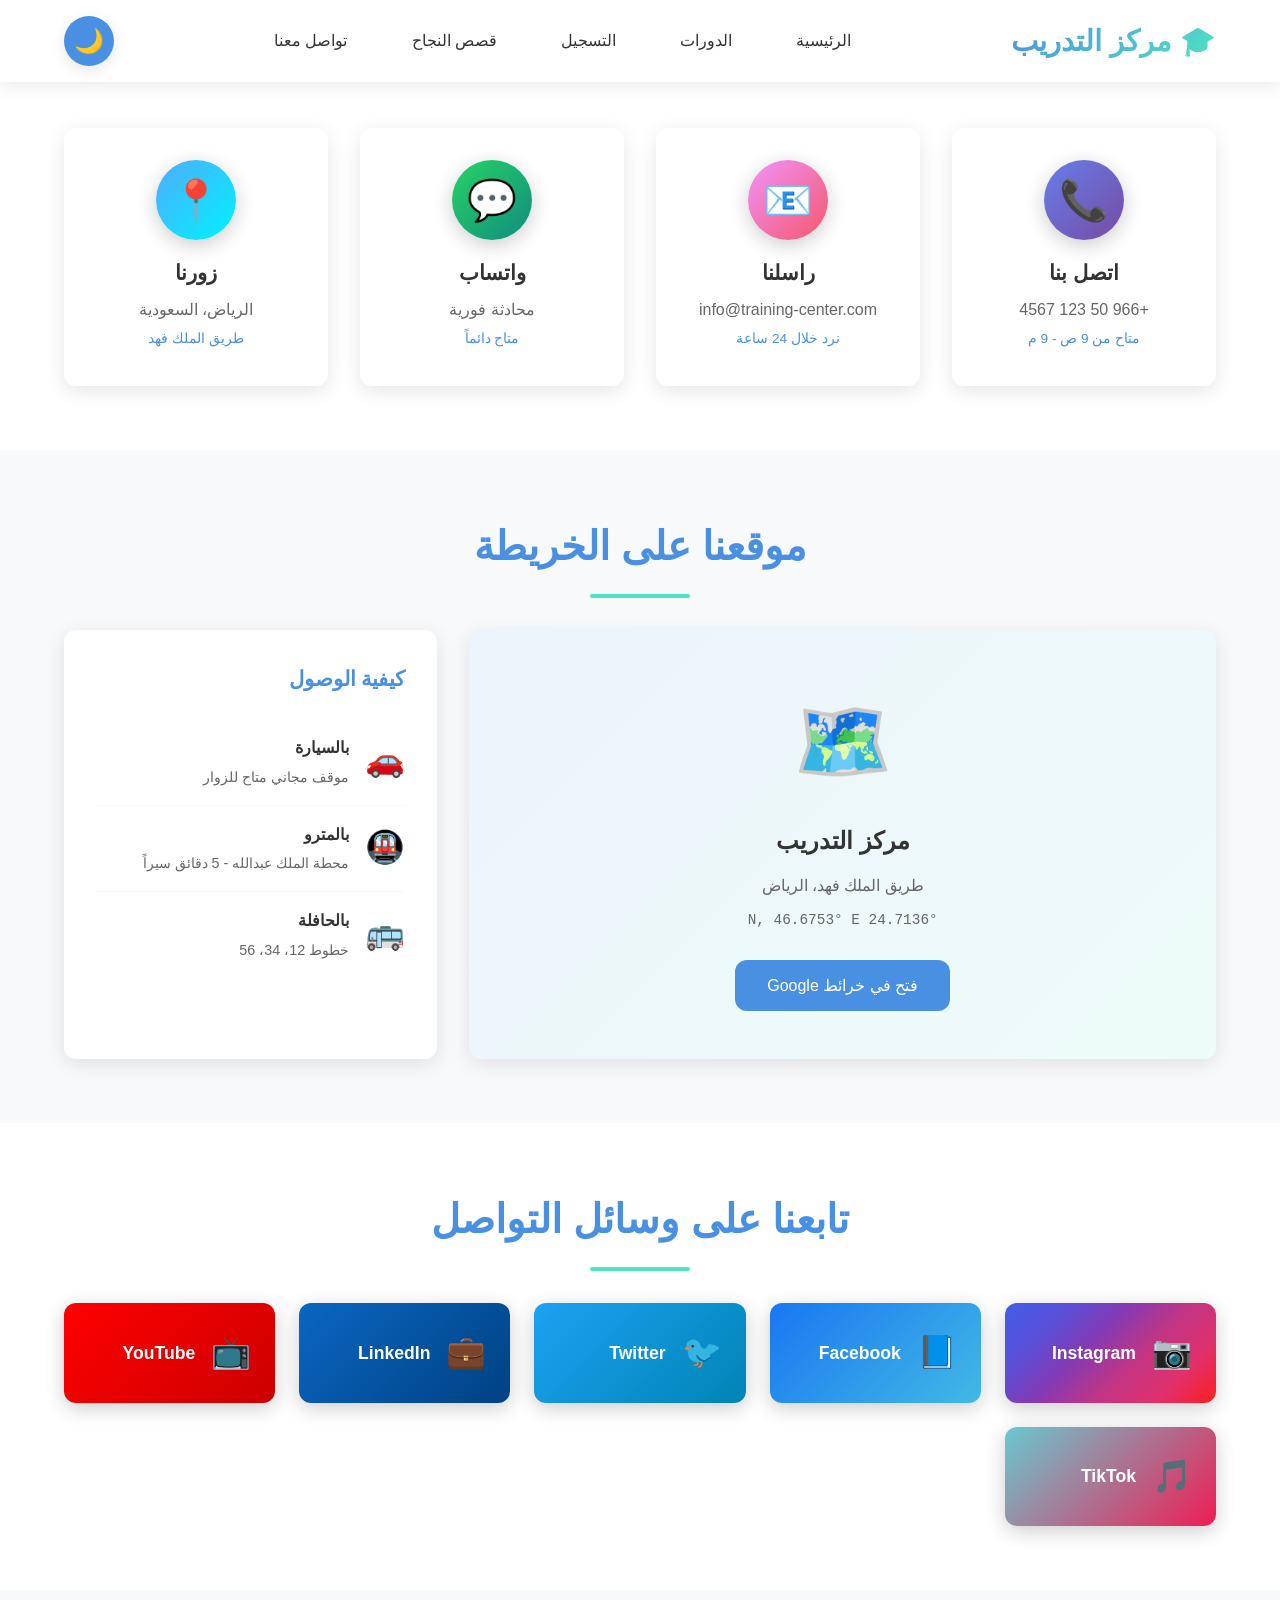
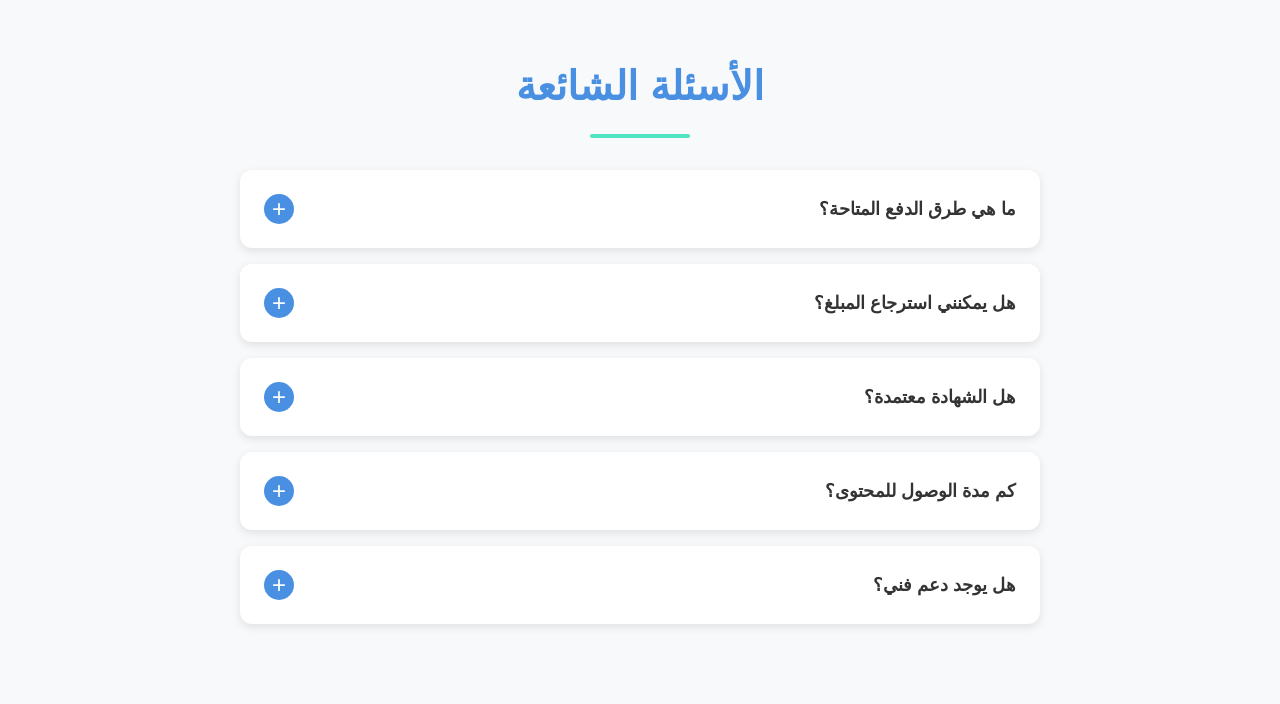
==== contact.html @ 452591ec "إنشاء موقع مركز التدريب التفاعلي الكامل المميزات الرئيسية: - صفحة رئيسية تفاعلية مع Hero Section متح" ====
<!DOCTYPE html>
<html lang="ar" dir="rtl">
<head>
    <meta charset="UTF-8">
    <meta name="viewport" content="width=device-width, initial-scale=1.0">
    <title>تواصل معنا - مركز التدريب</title>
    <link rel="stylesheet" href="css/style.css">
    <link rel="stylesheet" href="css/contact.css">
</head>
<body>
    <!-- Navigation Bar -->
    <nav class="navbar">
        <div class="logo">🎓 مركز التدريب</div>
        <ul class="nav-links">
            <li><a href="index.html">الرئيسية</a></li>
            <li><a href="courses.html">الدورات</a></li>
            <li><a href="registration.html">التسجيل</a></li>
            <li><a href="success-stories.html">قصص النجاح</a></li>
            <li><a href="contact.html">تواصل معنا</a></li>
        </ul>
        <button class="theme-toggle" id="themeToggle" aria-label="تبديل الوضع">
            🌙
        </button>
    </nav>

    <!-- Page Header -->
    <section class="page-header">
        <h1>تواصل معنا</h1>
        <p>نحن هنا للإجابة على جميع استفساراتك</p>
    </section>

    <!-- Contact Methods -->
    <section class="contact-methods-section">
        <div class="contact-methods">
            <div class="contact-method-card fade-in" onclick="openContactModal('phone')">
                <div class="method-icon" style="background: linear-gradient(135deg, #667eea 0%, #764ba2 100%);">
                    📞
                </div>
                <h3>اتصل بنا</h3>
                <p>+966 50 123 4567</p>
                <p class="method-time">متاح من 9 ص - 9 م</p>
            </div>

            <div class="contact-method-card fade-in" onclick="openContactModal('email')">
                <div class="method-icon" style="background: linear-gradient(135deg, #f093fb 0%, #f5576c 100%);">
                    📧
                </div>
                <h3>راسلنا</h3>
                <p>info@training-center.com</p>
                <p class="method-time">نرد خلال 24 ساعة</p>
            </div>

            <div class="contact-method-card fade-in" onclick="openWhatsApp()">
                <div class="method-icon" style="background: linear-gradient(135deg, #25D366 0%, #128C7E 100%);">
                    💬
                </div>
                <h3>واتساب</h3>
                <p>محادثة فورية</p>
                <p class="method-time">متاح دائماً</p>
            </div>

            <div class="contact-method-card fade-in" onclick="showLocationOnMap()">
                <div class="method-icon" style="background: linear-gradient(135deg, #4facfe 0%, #00f2fe 100%);">
                    📍
                </div>
                <h3>زورنا</h3>
                <p>الرياض، السعودية</p>
                <p class="method-time">طريق الملك فهد</p>
            </div>
        </div>
    </section>

    <!-- Map Section -->
    <section class="map-section">
        <h2 class="section-title">موقعنا على الخريطة</h2>
        <div class="map-container">
            <div class="interactive-map">
                <div class="map-placeholder">
                    <div class="map-icon">🗺️</div>
                    <h3>مركز التدريب</h3>
                    <p>طريق الملك فهد، الرياض</p>
                    <p class="map-coordinates">24.7136° N, 46.6753° E</p>
                    <button class="map-button" onclick="openInGoogleMaps()">
                        فتح في خرائط Google
                    </button>
                </div>
            </div>
            <div class="map-info">
                <h3>كيفية الوصول</h3>
                <div class="direction-item">
                    <span class="direction-icon">🚗</span>
                    <div>
                        <strong>بالسيارة</strong>
                        <p>موقف مجاني متاح للزوار</p>
                    </div>
                </div>
                <div class="direction-item">
                    <span class="direction-icon">🚇</span>
                    <div>
                        <strong>بالمترو</strong>
                        <p>محطة الملك عبدالله - 5 دقائق سيراً</p>
                    </div>
                </div>
                <div class="direction-item">
                    <span class="direction-icon">🚌</span>
                    <div>
                        <strong>بالحافلة</strong>
                        <p>خطوط 12، 34، 56</p>
                    </div>
                </div>
            </div>
        </div>
    </section>

    <!-- Social Media Section -->
    <section class="social-section">
        <h2 class="section-title">تابعنا على وسائل التواصل</h2>
        <div class="social-links">
            <a href="#" class="social-link" style="background: linear-gradient(135deg, #405DE6, #5851DB, #833AB4, #C13584, #E1306C, #FD1D1D);">
                <span class="social-icon">📷</span>
                <span class="social-name">Instagram</span>
            </a>
            <a href="#" class="social-link" style="background: linear-gradient(135deg, #1877F2, #42B9E4);">
                <span class="social-icon">📘</span>
                <span class="social-name">Facebook</span>
            </a>
            <a href="#" class="social-link" style="background: linear-gradient(135deg, #1DA1F2, #0084B4);">
                <span class="social-icon">🐦</span>
                <span class="social-name">Twitter</span>
            </a>
            <a href="#" class="social-link" style="background: linear-gradient(135deg, #0A66C2, #004182);">
                <span class="social-icon">💼</span>
                <span class="social-name">LinkedIn</span>
            </a>
            <a href="#" class="social-link" style="background: linear-gradient(135deg, #FF0000, #CC0000);">
                <span class="social-icon">📺</span>
                <span class="social-name">YouTube</span>
            </a>
            <a href="#" class="social-link" style="background: linear-gradient(135deg, #69C9D0, #EE1D52);">
                <span class="social-icon">🎵</span>
                <span class="social-name">TikTok</span>
            </a>
        </div>
    </section>

    <!-- FAQ Section -->
    <section class="faq-section">
        <h2 class="section-title">الأسئلة الشائعة</h2>
        <div class="faq-container">
            <div class="faq-item">
                <div class="faq-question" onclick="toggleFAQ(this)">
                    <span>ما هي طرق الدفع المتاحة؟</span>
                    <span class="faq-icon">+</span>
                </div>
                <div class="faq-answer">
                    <p>نوفر عدة طرق للدفع: بطاقات الائتمان، التحويل البنكي، PayPal، وإمكانية الدفع على دفعات.</p>
                </div>
            </div>

            <div class="faq-item">
                <div class="faq-question" onclick="toggleFAQ(this)">
                    <span>هل يمكنني استرجاع المبلغ؟</span>
                    <span class="faq-icon">+</span>
                </div>
                <div class="faq-answer">
                    <p>نعم، نوفر ضمان استرجاع المبلغ خلال 14 يوم من بداية الدورة في حال عدم رضاك.</p>
                </div>
            </div>

            <div class="faq-item">
                <div class="faq-question" onclick="toggleFAQ(this)">
                    <span>هل الشهادة معتمدة؟</span>
                    <span class="faq-icon">+</span>
                </div>
                <div class="faq-answer">
                    <p>نعم، جميع شهاداتنا معتمدة ومعترف بها من قبل المؤسسة العامة للتدريب التقني والمهني.</p>
                </div>
            </div>

            <div class="faq-item">
                <div class="faq-question" onclick="toggleFAQ(this)">
                    <span>كم مدة الوصول للمحتوى؟</span>
                    <span class="faq-icon">+</span>
                </div>
                <div class="faq-answer">
                    <p>بعد التسجيل، ستحصل على وصول غير محدود لمحتوى الدورة مدى الحياة.</p>
                </div>
            </div>

            <div class="faq-item">
                <div class="faq-question" onclick="toggleFAQ(this)">
                    <span>هل يوجد دعم فني؟</span>
                    <span class="faq-icon">+</span>
                </div>
                <div class="faq-answer">
                    <p>نعم، فريق الدعم الفني متاح 24/7 للإجابة على جميع استفساراتك.</p>
                </div>
            </div>
        </div>
    </section>

    <!-- Contact Form Modal -->
    <div class="modal" id="contactModal">
        <div class="modal-content contact-modal-content">
            <button class="close-modal" onclick="closeContactModal()">✕</button>
            <div id="contactFormContainer">
                <h2>تواصل معنا</h2>
                <form id="contactForm" onsubmit="submitContactForm(event)">
                    <div class="form-group">
                        <label for="contactName">الاسم الكامل</label>
                        <input type="text" id="contactName" required>
                    </div>

                    <div class="form-group">
                        <label for="contactEmail">البريد الإلكتروني</label>
                        <input type="email" id="contactEmail" required>
                    </div>

                    <div class="form-group">
                        <label for="contactPhone">رقم الهاتف</label>
                        <input type="tel" id="contactPhone" required>
                    </div>

                    <div class="form-group">
                        <label for="contactSubject">الموضوع</label>
                        <select id="contactSubject" required>
                            <option value="">-- اختر الموضوع --</option>
                            <option value="inquiry">استفسار عام</option>
                            <option value="registration">استفسار عن التسجيل</option>
                            <option value="technical">مشكلة تقنية</option>
                            <option value="complaint">شكوى</option>
                            <option value="suggestion">اقتراح</option>
                        </select>
                    </div>

                    <div class="form-group">
                        <label for="contactMessage">رسالتك</label>
                        <textarea id="contactMessage" rows="5" required></textarea>
                    </div>

                    <button type="submit" class="btn btn-primary">
                        إرسال الرسالة
                    </button>
                </form>
            </div>
        </div>
    </div>

    <script src="js/script.js"></script>
    <script src="js/contact.js"></script>
</body>
</html>
---- css/style.css ----
/* ==========================================
   متغيرات الألوان - Light & Dark Mode
   ========================================== */
:root {
    /* Light Mode Colors */
    --primary-color: #4A90E2;
    --secondary-color: #50E3C2;
    --accent-color: #F5A623;
    --bg-color: #FFFFFF;
    --bg-secondary: #F8F9FA;
    --text-color: #333333;
    --text-secondary: #666666;
    --card-bg: #FFFFFF;
    --shadow: rgba(0, 0, 0, 0.1);
    --overlay: rgba(0, 0, 0, 0.5);

    /* Spacing & Sizing */
    --spacing-xs: 0.5rem;
    --spacing-sm: 1rem;
    --spacing-md: 2rem;
    --spacing-lg: 4rem;
    --border-radius: 12px;
    --transition: all 0.3s ease;
}

[data-theme="dark"] {
    /* Dark Mode Colors */
    --primary-color: #5BA3FF;
    --secondary-color: #64EDD2;
    --accent-color: #FFB84D;
    --bg-color: #1A1A2E;
    --bg-secondary: #16213E;
    --text-color: #EAEAEA;
    --text-secondary: #B0B0B0;
    --card-bg: #0F3460;
    --shadow: rgba(0, 0, 0, 0.3);
    --overlay: rgba(0, 0, 0, 0.7);
}

/* ==========================================
   تنسيقات عامة
   ========================================== */
* {
    margin: 0;
    padding: 0;
    box-sizing: border-box;
}

body {
    font-family: 'Segoe UI', Tahoma, Geneva, Verdana, sans-serif;
    background-color: var(--bg-color);
    color: var(--text-color);
    line-height: 1.6;
    direction: rtl;
    text-align: right;
    overflow-x: hidden;
    transition: var(--transition);
}

html {
    scroll-behavior: smooth;
}

a {
    text-decoration: none;
    color: inherit;
}

img {
    max-width: 100%;
    height: auto;
}

/* ==========================================
   Navigation Bar
   ========================================== */
.navbar {
    position: fixed;
    top: 0;
    width: 100%;
    background: var(--card-bg);
    box-shadow: 0 2px 20px var(--shadow);
    padding: 1rem 5%;
    display: flex;
    justify-content: space-between;
    align-items: center;
    z-index: 1000;
    transition: var(--transition);
}

.navbar.scrolled {
    padding: 0.5rem 5%;
    background: var(--bg-secondary);
}

.logo {
    font-size: 1.8rem;
    font-weight: bold;
    background: linear-gradient(135deg, var(--primary-color), var(--secondary-color));
    -webkit-background-clip: text;
    -webkit-text-fill-color: transparent;
    background-clip: text;
}

.nav-links {
    display: flex;
    gap: 2rem;
    list-style: none;
}

.nav-links a {
    position: relative;
    padding: 0.5rem 1rem;
    transition: var(--transition);
}

.nav-links a::after {
    content: '';
    position: absolute;
    bottom: 0;
    right: 50%;
    width: 0;
    height: 2px;
    background: var(--primary-color);
    transition: var(--transition);
}

.nav-links a:hover::after {
    width: 100%;
    right: 0;
}

.theme-toggle {
    background: var(--primary-color);
    border: none;
    color: white;
    width: 50px;
    height: 50px;
    border-radius: 50%;
    cursor: pointer;
    font-size: 1.5rem;
    transition: var(--transition);
    box-shadow: 0 4px 15px var(--shadow);
}

.theme-toggle:hover {
    transform: rotate(180deg) scale(1.1);
}

/* ==========================================
   Hero Section
   ========================================== */
.hero {
    position: relative;
    height: 100vh;
    display: flex;
    align-items: center;
    justify-content: center;
    overflow: hidden;
    background: linear-gradient(135deg, var(--primary-color), var(--secondary-color));
}

.hero-background {
    position: absolute;
    top: 0;
    left: 0;
    width: 100%;
    height: 100%;
    object-fit: cover;
    opacity: 0.3;
    animation: zoomInOut 20s infinite alternate;
}

@keyframes zoomInOut {
    0% { transform: scale(1); }
    100% { transform: scale(1.1); }
}

.hero-overlay {
    position: absolute;
    top: 0;
    left: 0;
    width: 100%;
    height: 100%;
    background: var(--overlay);
}

.hero-content {
    position: relative;
    z-index: 2;
    text-align: center;
    color: white;
    max-width: 800px;
    padding: 2rem;
    animation: fadeInUp 1s ease;
}

@keyframes fadeInUp {
    from {
        opacity: 0;
        transform: translateY(30px);
    }
    to {
        opacity: 1;
        transform: translateY(0);
    }
}

.hero-content h1 {
    font-size: 3.5rem;
    margin-bottom: 1rem;
    text-shadow: 2px 2px 10px rgba(0, 0, 0, 0.3);
}

.hero-content p {
    font-size: 1.3rem;
    margin-bottom: 2rem;
    opacity: 0.95;
}

.cta-button {
    display: inline-block;
    padding: 1rem 3rem;
    background: var(--accent-color);
    color: white;
    border-radius: var(--border-radius);
    font-size: 1.2rem;
    font-weight: bold;
    transition: var(--transition);
    box-shadow: 0 5px 20px rgba(0, 0, 0, 0.3);
    cursor: pointer;
    border: none;
}

.cta-button:hover {
    transform: translateY(-5px);
    box-shadow: 0 10px 30px rgba(0, 0, 0, 0.4);
}

/* Scroll Indicator */
.scroll-indicator {
    position: absolute;
    bottom: 30px;
    left: 50%;
    transform: translateX(-50%);
    animation: bounce 2s infinite;
}

@keyframes bounce {
    0%, 20%, 50%, 80%, 100% {
        transform: translateX(-50%) translateY(0);
    }
    40% {
        transform: translateX(-50%) translateY(-10px);
    }
    60% {
        transform: translateX(-50%) translateY(-5px);
    }
}

.scroll-indicator span {
    display: block;
    width: 30px;
    height: 50px;
    border: 2px solid white;
    border-radius: 25px;
    position: relative;
}

.scroll-indicator span::before {
    content: '';
    position: absolute;
    top: 10px;
    left: 50%;
    width: 6px;
    height: 6px;
    background: white;
    border-radius: 50%;
    transform: translateX(-50%);
    animation: scroll 2s infinite;
}

@keyframes scroll {
    0% {
        opacity: 1;
        top: 10px;
    }
    100% {
        opacity: 0;
        top: 30px;
    }
}

/* ==========================================
   Learning Path Section
   ========================================== */
.learning-path {
    padding: var(--spacing-lg) 5%;
    background: var(--bg-secondary);
}

.section-title {
    text-align: center;
    font-size: 2.5rem;
    margin-bottom: var(--spacing-md);
    color: var(--primary-color);
    position: relative;
}

.section-title::after {
    content: '';
    display: block;
    width: 100px;
    height: 4px;
    background: var(--secondary-color);
    margin: 1rem auto;
    border-radius: 2px;
}

.path-steps {
    display: grid;
    grid-template-columns: repeat(auto-fit, minmax(250px, 1fr));
    gap: 2rem;
    margin-top: var(--spacing-md);
}

.path-step {
    background: var(--card-bg);
    padding: 2rem;
    border-radius: var(--border-radius);
    text-align: center;
    box-shadow: 0 5px 20px var(--shadow);
    transition: var(--transition);
    opacity: 0;
    transform: translateY(30px);
}

.path-step.animate {
    animation: fadeInUp 0.6s ease forwards;
}

.path-step:hover {
    transform: translateY(-10px);
    box-shadow: 0 10px 30px var(--shadow);
}

.path-step .icon {
    font-size: 3rem;
    color: var(--primary-color);
    margin-bottom: 1rem;
}

.path-step h3 {
    font-size: 1.5rem;
    margin-bottom: 0.5rem;
    color: var(--text-color);
}

.path-step p {
    color: var(--text-secondary);
    font-size: 0.95rem;
}

/* ==========================================
   Courses Carousel
   ========================================== */
.courses-section {
    padding: var(--spacing-lg) 5%;
    background: var(--bg-color);
}

.carousel-container {
    position: relative;
    overflow: hidden;
    margin-top: var(--spacing-md);
}

.carousel {
    display: flex;
    gap: 2rem;
    transition: transform 0.5s ease;
    padding: 1rem 0;
}

.course-card {
    min-width: 350px;
    background: var(--card-bg);
    border-radius: var(--border-radius);
    overflow: hidden;
    box-shadow: 0 5px 20px var(--shadow);
    transition: var(--transition);
    cursor: pointer;
}

.course-card:hover {
    transform: translateY(-10px) scale(1.02);
    box-shadow: 0 15px 40px var(--shadow);
}

.course-image {
    width: 100%;
    height: 200px;
    object-fit: cover;
    transition: var(--transition);
}

.course-card:hover .course-image {
    transform: scale(1.1);
}

.course-content {
    padding: 1.5rem;
}

.course-content h3 {
    font-size: 1.4rem;
    margin-bottom: 0.5rem;
    color: var(--text-color);
}

.course-meta {
    display: flex;
    justify-content: space-between;
    margin: 1rem 0;
    color: var(--text-secondary);
    font-size: 0.9rem;
}

.course-meta span {
    display: flex;
    align-items: center;
    gap: 0.3rem;
}

.course-price {
    font-size: 1.5rem;
    color: var(--primary-color);
    font-weight: bold;
    margin-bottom: 1rem;
}

.enroll-btn {
    width: 100%;
    padding: 0.8rem;
    background: var(--primary-color);
    color: white;
    border: none;
    border-radius: var(--border-radius);
    font-size: 1rem;
    cursor: pointer;
    transition: var(--transition);
}

.enroll-btn:hover {
    background: var(--secondary-color);
    transform: translateY(-2px);
}

.carousel-nav {
    position: absolute;
    top: 50%;
    transform: translateY(-50%);
    background: var(--primary-color);
    color: white;
    border: none;
    width: 50px;
    height: 50px;
    border-radius: 50%;
    font-size: 1.5rem;
    cursor: pointer;
    transition: var(--transition);
    box-shadow: 0 4px 15px var(--shadow);
}

.carousel-nav:hover {
    background: var(--secondary-color);
    transform: translateY(-50%) scale(1.1);
}

.carousel-nav.prev {
    right: 10px;
}

.carousel-nav.next {
    left: 10px;
}

/* ==========================================
   Live Notifications
   ========================================== */
.live-notification {
    position: fixed;
    bottom: 30px;
    right: 30px;
    background: var(--card-bg);
    padding: 1rem 1.5rem;
    border-radius: var(--border-radius);
    box-shadow: 0 5px 20px var(--shadow);
    display: flex;
    align-items: center;
    gap: 1rem;
    z-index: 999;
    transform: translateX(400px);
    transition: var(--transition);
}

.live-notification.show {
    transform: translateX(0);
}

.notification-icon {
    width: 40px;
    height: 40px;
    border-radius: 50%;
    background: var(--primary-color);
    display: flex;
    align-items: center;
    justify-content: center;
    color: white;
    font-size: 1.2rem;
}

.notification-content p {
    margin: 0;
    font-size: 0.9rem;
}

.notification-content strong {
    color: var(--primary-color);
}

/* ==========================================
   Modal/Popup
   ========================================== */
.modal {
    display: none;
    position: fixed;
    top: 0;
    left: 0;
    width: 100%;
    height: 100%;
    background: var(--overlay);
    z-index: 2000;
    align-items: center;
    justify-content: center;
    animation: fadeIn 0.3s ease;
}

.modal.active {
    display: flex;
}

@keyframes fadeIn {
    from { opacity: 0; }
    to { opacity: 1; }
}

.modal-content {
    background: var(--card-bg);
    padding: 2rem;
    border-radius: var(--border-radius);
    max-width: 600px;
    width: 90%;
    max-height: 80vh;
    overflow-y: auto;
    position: relative;
    animation: slideUp 0.3s ease;
}

@keyframes slideUp {
    from {
        transform: translateY(50px);
        opacity: 0;
    }
    to {
        transform: translateY(0);
        opacity: 1;
    }
}

.close-modal {
    position: absolute;
    top: 1rem;
    left: 1rem;
    background: var(--accent-color);
    color: white;
    border: none;
    width: 35px;
    height: 35px;
    border-radius: 50%;
    cursor: pointer;
    font-size: 1.2rem;
    transition: var(--transition);
}

.close-modal:hover {
    transform: rotate(90deg);
    background: #e74c3c;
}

/* ==========================================
   Responsive Design
   ========================================== */
@media (max-width: 768px) {
    .hero-content h1 {
        font-size: 2rem;
    }

    .hero-content p {
        font-size: 1rem;
    }

    .nav-links {
        display: none;
    }

    .path-steps {
        grid-template-columns: 1fr;
    }

    .course-card {
        min-width: 280px;
    }

    .section-title {
        font-size: 1.8rem;
    }
}

/* ==========================================
   Scroll Animations
   ========================================== */
.fade-in {
    opacity: 0;
    transform: translateY(30px);
    transition: opacity 0.6s ease, transform 0.6s ease;
}

.fade-in.visible {
    opacity: 1;
    transform: translateY(0);
}

.slide-in-left {
    opacity: 0;
    transform: translateX(-50px);
    transition: opacity 0.6s ease, transform 0.6s ease;
}

.slide-in-left.visible {
    opacity: 1;
    transform: translateX(0);
}

.slide-in-right {
    opacity: 0;
    transform: translateX(50px);
    transition: opacity 0.6s ease, transform 0.6s ease;
}

.slide-in-right.visible {
    opacity: 1;
    transform: translateX(0);
}
---- css/contact.css ----
/* ==========================================
   Contact Methods Section
   ========================================== */
.contact-methods-section {
    padding: var(--spacing-lg) 5%;
    background: var(--bg-color);
}

.contact-methods {
    display: grid;
    grid-template-columns: repeat(auto-fit, minmax(250px, 1fr));
    gap: 2rem;
    max-width: 1200px;
    margin: 0 auto;
}

.contact-method-card {
    background: var(--card-bg);
    padding: 2rem;
    border-radius: var(--border-radius);
    text-align: center;
    box-shadow: 0 5px 20px var(--shadow);
    transition: var(--transition);
    cursor: pointer;
}

.contact-method-card:hover {
    transform: translateY(-10px);
    box-shadow: 0 15px 40px var(--shadow);
}

.method-icon {
    width: 80px;
    height: 80px;
    margin: 0 auto 1rem;
    border-radius: 50%;
    display: flex;
    align-items: center;
    justify-content: center;
    font-size: 2.5rem;
    color: white;
    box-shadow: 0 5px 20px rgba(0, 0, 0, 0.2);
}

.contact-method-card h3 {
    color: var(--text-color);
    margin-bottom: 0.5rem;
    font-size: 1.3rem;
}

.contact-method-card p {
    color: var(--text-secondary);
    margin: 0.3rem 0;
}

.method-time {
    font-size: 0.85rem !important;
    color: var(--primary-color) !important;
}

/* ==========================================
   Map Section
   ========================================== */
.map-section {
    padding: var(--spacing-lg) 5%;
    background: var(--bg-secondary);
}

.map-container {
    display: grid;
    grid-template-columns: 2fr 1fr;
    gap: 2rem;
    max-width: 1200px;
    margin: 0 auto;
}

.interactive-map {
    background: var(--card-bg);
    border-radius: var(--border-radius);
    overflow: hidden;
    box-shadow: 0 5px 20px var(--shadow);
    min-height: 400px;
}

.map-placeholder {
    height: 100%;
    display: flex;
    flex-direction: column;
    align-items: center;
    justify-content: center;
    padding: 3rem;
    text-align: center;
    background: linear-gradient(135deg, rgba(74, 144, 226, 0.1), rgba(80, 227, 194, 0.1));
}

.map-icon {
    font-size: 5rem;
    margin-bottom: 1rem;
}

.map-placeholder h3 {
    color: var(--text-color);
    font-size: 1.5rem;
    margin-bottom: 0.5rem;
}

.map-placeholder p {
    color: var(--text-secondary);
    margin: 0.3rem 0;
}

.map-coordinates {
    font-family: monospace;
    font-size: 0.9rem;
    color: var(--primary-color);
    margin-top: 1rem;
}

.map-button {
    margin-top: 1.5rem;
    padding: 1rem 2rem;
    background: var(--primary-color);
    color: white;
    border: none;
    border-radius: var(--border-radius);
    font-size: 1rem;
    cursor: pointer;
    transition: var(--transition);
}

.map-button:hover {
    background: var(--secondary-color);
    transform: translateY(-3px);
    box-shadow: 0 5px 15px rgba(74, 144, 226, 0.4);
}

.map-info {
    background: var(--card-bg);
    padding: 2rem;
    border-radius: var(--border-radius);
    box-shadow: 0 5px 20px var(--shadow);
}

.map-info h3 {
    color: var(--primary-color);
    margin-bottom: 1.5rem;
    font-size: 1.3rem;
}

.direction-item {
    display: flex;
    gap: 1rem;
    padding: 1rem 0;
    border-bottom: 1px solid var(--bg-secondary);
}

.direction-item:last-child {
    border-bottom: none;
}

.direction-icon {
    font-size: 2rem;
}

.direction-item strong {
    display: block;
    color: var(--text-color);
    margin-bottom: 0.3rem;
}

.direction-item p {
    color: var(--text-secondary);
    margin: 0;
    font-size: 0.9rem;
}

/* ==========================================
   Social Media Section
   ========================================== */
.social-section {
    padding: var(--spacing-lg) 5%;
    background: var(--bg-color);
}

.social-links {
    display: grid;
    grid-template-columns: repeat(auto-fit, minmax(200px, 1fr));
    gap: 1.5rem;
    max-width: 1200px;
    margin: 0 auto;
}

.social-link {
    display: flex;
    align-items: center;
    gap: 1rem;
    padding: 1.5rem;
    border-radius: var(--border-radius);
    color: white;
    text-decoration: none;
    transition: var(--transition);
    box-shadow: 0 5px 20px rgba(0, 0, 0, 0.2);
}

.social-link:hover {
    transform: translateY(-5px) scale(1.05);
    box-shadow: 0 10px 30px rgba(0, 0, 0, 0.3);
}

.social-icon {
    font-size: 2rem;
}

.social-name {
    font-size: 1.1rem;
    font-weight: bold;
}

/* ==========================================
   FAQ Section
   ========================================== */
.faq-section {
    padding: var(--spacing-lg) 5%;
    background: var(--bg-secondary);
}

.faq-container {
    max-width: 800px;
    margin: 0 auto;
}

.faq-item {
    background: var(--card-bg);
    margin-bottom: 1rem;
    border-radius: var(--border-radius);
    overflow: hidden;
    box-shadow: 0 3px 10px var(--shadow);
    transition: var(--transition);
}

.faq-item:hover {
    box-shadow: 0 5px 20px var(--shadow);
}

.faq-question {
    display: flex;
    justify-content: space-between;
    align-items: center;
    padding: 1.5rem;
    cursor: pointer;
    transition: var(--transition);
}

.faq-question:hover {
    background: var(--bg-secondary);
}

.faq-question span:first-child {
    color: var(--text-color);
    font-weight: 600;
    font-size: 1.1rem;
}

.faq-icon {
    width: 30px;
    height: 30px;
    display: flex;
    align-items: center;
    justify-content: center;
    background: var(--primary-color);
    color: white;
    border-radius: 50%;
    font-size: 1.5rem;
    transition: var(--transition);
}

.faq-item.active .faq-icon {
    transform: rotate(45deg);
}

.faq-answer {
    max-height: 0;
    overflow: hidden;
    transition: max-height 0.3s ease;
}

.faq-item.active .faq-answer {
    max-height: 300px;
}

.faq-answer p {
    padding: 0 1.5rem 1.5rem;
    color: var(--text-secondary);
    line-height: 1.6;
    margin: 0;
}

/* ==========================================
   Contact Form Modal
   ========================================== */
.contact-modal-content {
    max-width: 600px;
}

#contactFormContainer h2 {
    color: var(--primary-color);
    margin-bottom: 2rem;
    text-align: center;
    font-size: 2rem;
}

#contactForm .form-group {
    margin-bottom: 1.5rem;
}

#contactForm label {
    display: block;
    margin-bottom: 0.5rem;
    color: var(--text-color);
    font-weight: 600;
}

#contactForm input,
#contactForm select,
#contactForm textarea {
    width: 100%;
    padding: 1rem;
    border: 2px solid var(--bg-secondary);
    border-radius: var(--border-radius);
    background: var(--bg-color);
    color: var(--text-color);
    font-size: 1rem;
    transition: var(--transition);
    font-family: inherit;
}

#contactForm input:focus,
#contactForm select:focus,
#contactForm textarea:focus {
    outline: none;
    border-color: var(--primary-color);
    box-shadow: 0 0 0 3px rgba(74, 144, 226, 0.1);
}

#contactForm textarea {
    resize: vertical;
}

#contactForm .btn-primary {
    width: 100%;
    padding: 1rem;
    background: var(--primary-color);
    color: white;
    border: none;
    border-radius: var(--border-radius);
    font-size: 1.1rem;
    font-weight: bold;
    cursor: pointer;
    transition: var(--transition);
}

#contactForm .btn-primary:hover {
    background: var(--secondary-color);
    transform: translateY(-3px);
    box-shadow: 0 5px 15px rgba(74, 144, 226, 0.4);
}

/* ==========================================
   Success Message
   ========================================== */
.success-message {
    text-align: center;
    padding: 3rem 2rem;
}

.success-message-icon {
    font-size: 5rem;
    margin-bottom: 1rem;
    animation: bounceIn 0.8s ease;
}

.success-message h3 {
    color: var(--primary-color);
    margin-bottom: 1rem;
    font-size: 1.8rem;
}

.success-message p {
    color: var(--text-secondary);
    line-height: 1.6;
}

/* ==========================================
   Responsive Design
   ========================================== */
@media (max-width: 768px) {
    .contact-methods {
        grid-template-columns: 1fr;
    }

    .map-container {
        grid-template-columns: 1fr;
    }

    .social-links {
        grid-template-columns: 1fr;
    }

    .method-icon {
        width: 60px;
        height: 60px;
        font-size: 2rem;
    }

    .map-placeholder {
        min-height: 300px;
        padding: 2rem;
    }

    .map-icon {
        font-size: 3rem;
    }
}
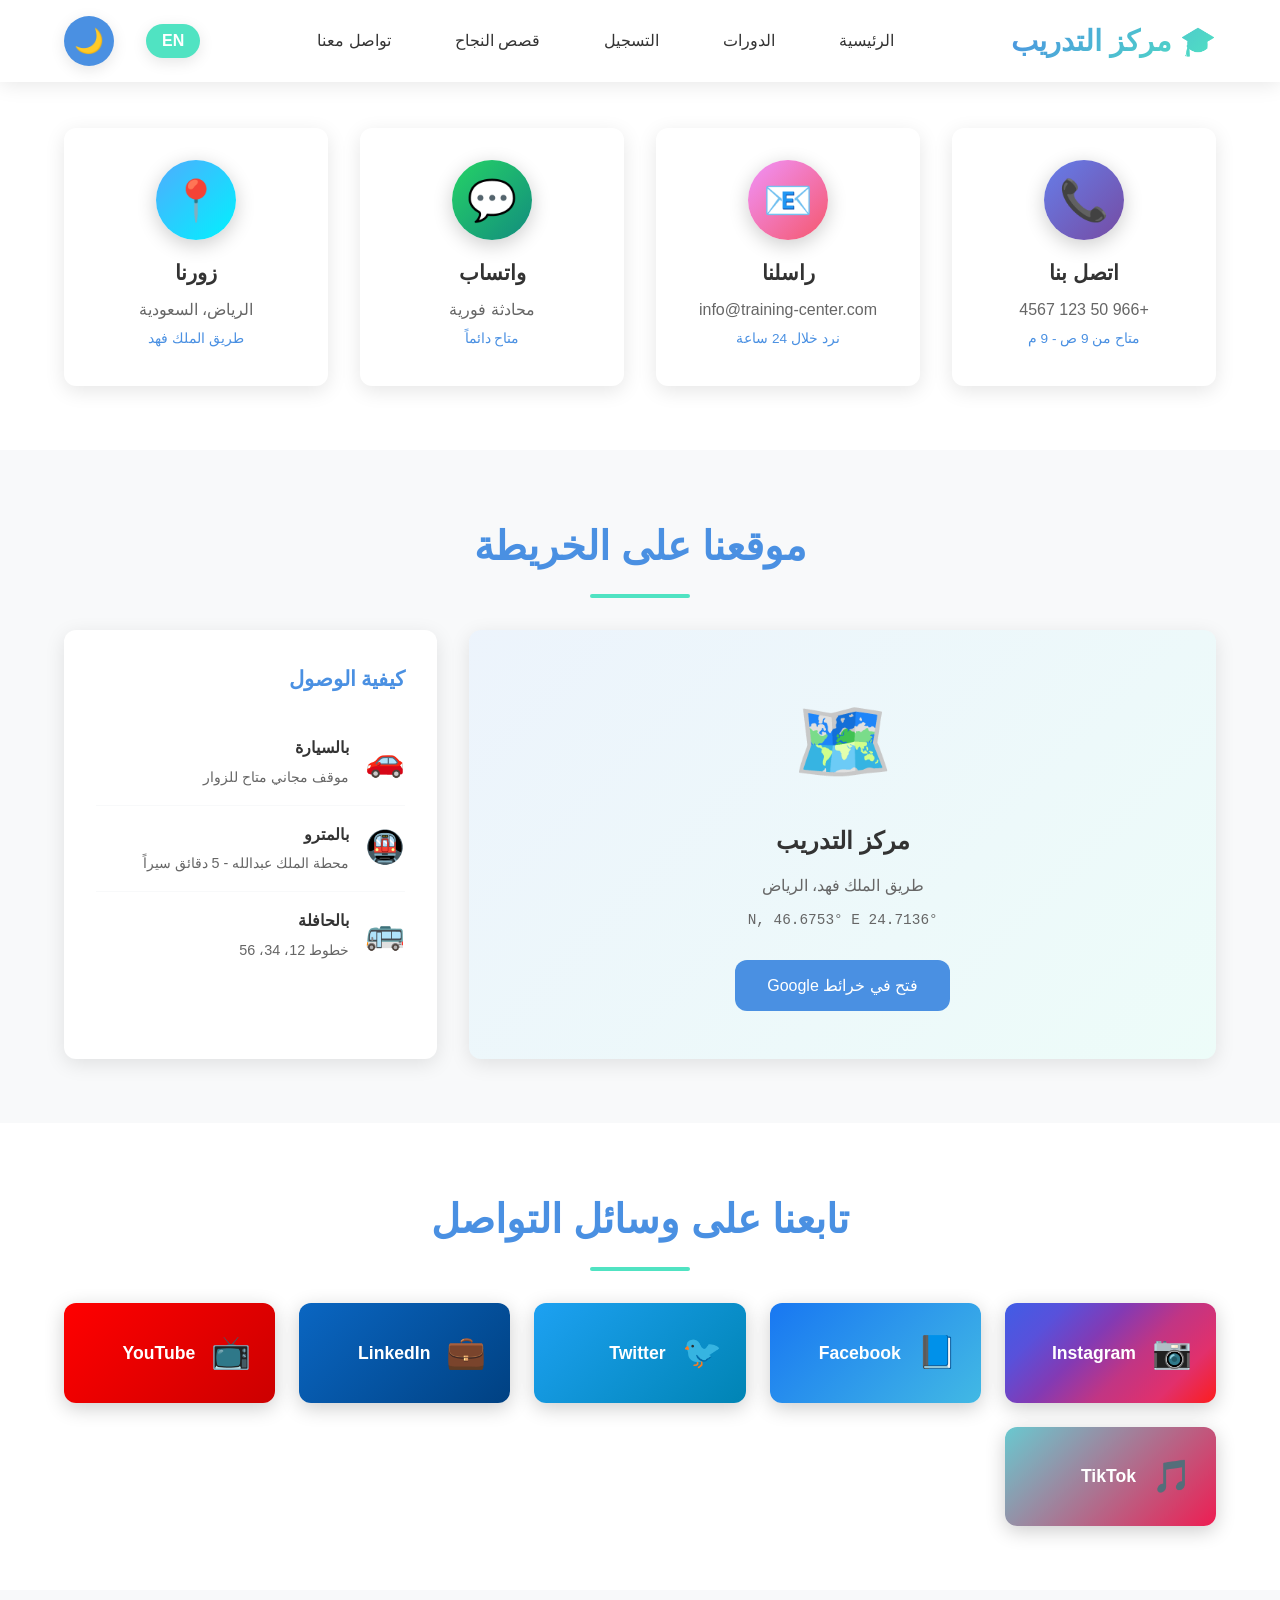
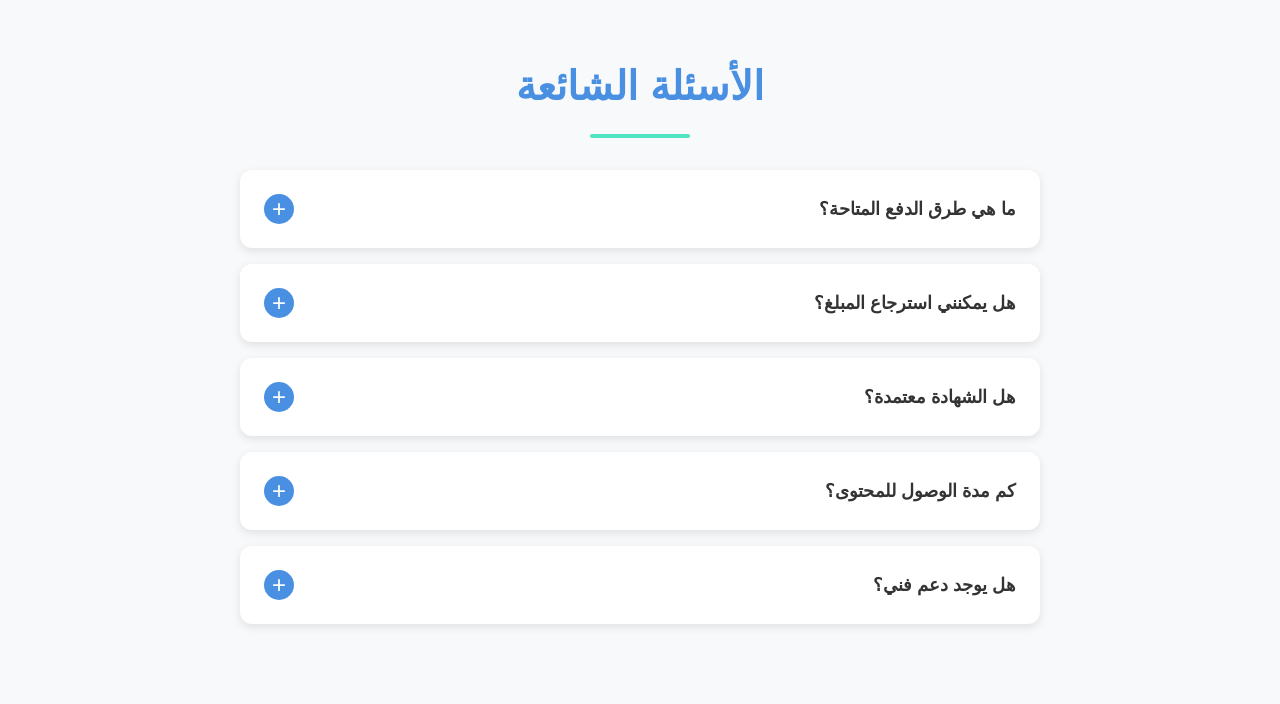
==== commit b39f11ea: "إضافة دعم اللغتين العربية والإنجليزية المميزات الجديدة: - نظام ترجمة شامل يدعم العربية والإنجليزية -" ====
--- a/contact.html
+++ b/contact.html
@@ -246,6 +246,8 @@
         </div>
     </div>
 
+    <script src="js/translations.js"></script>
+    <script src="js/language-handler.js"></script>
     <script src="js/script.js"></script>
     <script src="js/contact.js"></script>
 </body>
--- a/css/style.css
+++ b/css/style.css
@@ -147,6 +147,37 @@
     transform: rotate(180deg) scale(1.1);
 }
 
+/* Language Toggle */
+.language-toggle {
+    background: var(--secondary-color);
+    border: none;
+    color: white;
+    padding: 0.5rem 1rem;
+    border-radius: 25px;
+    cursor: pointer;
+    font-size: 1rem;
+    font-weight: bold;
+    transition: var(--transition);
+    box-shadow: 0 4px 15px var(--shadow);
+    margin-left: 1rem;
+}
+
+[dir="ltr"] .language-toggle {
+    margin-left: 0;
+    margin-right: 1rem;
+}
+
+.language-toggle:hover {
+    transform: scale(1.1);
+    background: var(--primary-color);
+}
+
+.nav-controls {
+    display: flex;
+    align-items: center;
+    gap: 1rem;
+}
+
 /* ==========================================
    Hero Section
    ========================================== */
